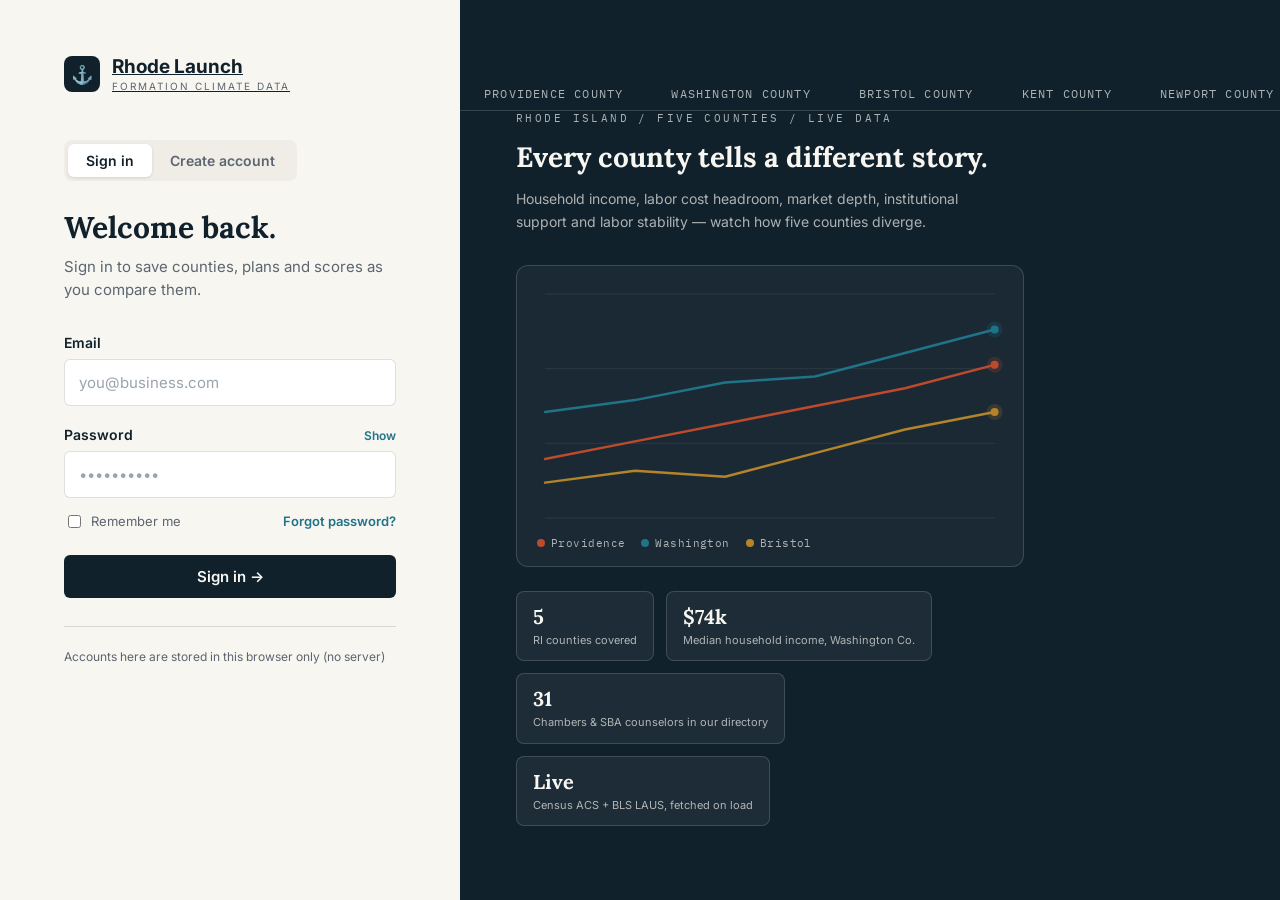
==== login.html @ 001e55a2 "Update login.html" ====
<!doctype html>
<html lang="en">
<head>
<meta charset="UTF-8" />
<meta name="viewport" content="width=device-width, initial-scale=1.0" />
<title>Sign in — Rhode Launch</title>
<meta name="description" content="Sign in to SmallBizBoost RI, the county-by-county formation climate estimator for Rhode Island." />
<link rel="preconnect" href="https://fonts.googleapis.com">
<link href="https://fonts.googleapis.com/css2?family=Lora:wght@600;700;800&family=Inter:wght@400;500;600;700&family=IBM+Plex+Mono:wght@400;500&display=swap" rel="stylesheet">
<link rel="stylesheet" href="style.css" />
<link rel="stylesheet" href="login.css" />
</head>
<body class="login-body">

<div class="login-shell">

  <!-- ============================ FORM SIDE ============================ -->
  <div class="login-panel">
    <a href="index.html" class="logo-btn" style="margin-bottom:48px;">
      <span class="logo-icon">⚓</span>
      <span>
        <div class="logo-text-main">Rhode Launch</div>
        <div class="logo-text-sub">FORMATION CLIMATE DATA</div>
      </span>
    </a>

    <div class="login-form-wrap">
      <div class="login-tabs">
        <button class="login-tab active" data-mode="signin" type="button">Sign in</button>
        <button class="login-tab" data-mode="signup" type="button">Create account</button>
      </div>

      <h1 class="login-title" id="login-title">Welcome back.</h1>
      <p class="login-sub" id="login-sub">Sign in to save counties, plans and scores as you compare them.</p>

      <form id="login-form" novalidate>
        <div class="field-group" id="field-name" style="display:none;">
          <label class="field-label" for="name-input">Name</label>
          <input class="text-input" type="text" id="name-input" autocomplete="name" placeholder="Jordan Alvarez" />
        </div>

        <div class="field-group">
          <label class="field-label" for="email-input">Email</label>
          <input class="text-input" type="email" id="email-input" autocomplete="email" placeholder="you@business.com" required />
        </div>

        <div class="field-group">
          <div class="slider-row" style="margin-bottom:8px;">
            <label class="field-label" for="password-input" style="margin:0;">Password</label>
            <button type="button" class="pw-toggle" id="pw-toggle">Show</button>
          </div>
          <input class="text-input" type="password" id="password-input" autocomplete="current-password" placeholder="••••••••••" required />
        </div>

        <div class="login-row-between" id="signin-extras">
          <label class="remember-label"><input type="checkbox" id="remember-check" /> Remember me</label>
          <button type="button" class="link-btn" id="forgot-btn">Forgot password?</button>
        </div>

        <p class="form-note" id="form-note"></p>

        <button type="submit" class="btn btn-dark btn-full" id="submit-btn">Sign in →</button>
      </form>

      <p class="login-fineprint">Accounts here are stored in this browser only (no server)</p>
    </div>
  </div>

  <!-- ============================ VISUAL SIDE ============================ -->
  <div class="login-visual">
    <div class="visual-ticker-wrap">
      <div class="ticker" id="visual-ticker"></div>
    </div>

    <div class="visual-inner">
      <div class="eyebrow">RHODE ISLAND / FIVE COUNTIES / LIVE DATA</div>
      <h2 class="visual-headline">Every county tells a different story.</h2>
      <p class="visual-lede">Household income, labor cost headroom, market depth, institutional support and labor stability — watch how five counties diverge.</p>

      <div class="chart-frame">
        <canvas id="pulse-chart"></canvas>
        <div class="chart-legend" id="pulse-legend"></div>
      </div>

      <div class="stat-chip-row" id="stat-chips"></div>
    </div>
  </div>

</div>

<script src="auth.js"></script>
<script src="login.js"></script>
</body>
</html>
---- style.css ----
/* ------------------------------------------------------------------------
   style.css — design tokens + layout, hand-written (no Tailwind/build step)
   ------------------------------------------------------------------------ */

:root {
  --cream: #F8F6F1;
  --navy: #11212C;
  --rust: #BE4A2D;
  --teal: #207388;
  --green: #2F6A50;
  --gold: #B4842A;
  --line: rgba(17, 33, 44, 0.14);
  --line-dark: rgba(248, 246, 241, 0.16);
  --muted: #5B6670;
  --muted-dark: rgba(248, 246, 241, 0.68);
}

* { box-sizing: border-box; }
html { scroll-behavior: smooth; }
body {
  margin: 0;
  background: var(--cream);
  color: var(--navy);
  font-family: 'Inter', -apple-system, sans-serif;
  -webkit-font-smoothing: antialiased;
}
h1, h2, h3 { font-family: 'Lora', Georgia, serif; margin: 0; }
p { margin: 0; }
.hidden { display: none !important; }
.muted { color: var(--muted); }
.small { font-size: 12px; }
a { color: inherit; }
button { font-family: inherit; cursor: pointer; }
.wrap { max-width: 1100px; margin: 0 auto; padding: 0 24px; }
.mono { font-family: 'IBM Plex Mono', monospace; }

/* ---------- header ---------- */
header.site-header {
  background: var(--cream);
  border-bottom: 1px solid var(--line);
  position: relative;
  z-index: 20;
}
.header-inner { display: flex; align-items: center; justify-content: space-between; padding: 16px 24px; }
.logo-btn { background: none; border: none; padding: 0; display: flex; align-items: center; gap: 12px; }
.logo-icon {
  width: 36px; height: 36px; border-radius: 8px; background: var(--navy);
  display: flex; align-items: center; justify-content: center; color: var(--cream); font-size: 18px; flex-shrink: 0;
}
.logo-text-main { font-weight: 700; font-size: 19px; line-height: 1; }
.logo-text-sub { font-size: 10px; letter-spacing: 0.2em; color: var(--muted); margin-top: 4px; }

nav.nav-desktop { display: none; gap: 4px; }
.nav-pill { background: none; border: none; padding: 10px 16px; border-radius: 6px; font-size: 14px; font-weight: 500; color: var(--navy); }
.nav-pill.active { background: var(--navy); color: var(--cream); }

.mobile-toggle { display: flex; width: 40px; height: 40px; border: 1px solid var(--line); border-radius: 6px; align-items: center; justify-content: center; background: none; font-size: 18px; }
#mobile-menu { display: flex; flex-direction: column; gap: 4px; padding: 0 24px 16px; }

@media (min-width: 800px) {
  nav.nav-desktop { display: flex; }
  .mobile-toggle { display: none; }
  #mobile-menu { display: none !important; }
}

.data-status {
  text-align: center; font-size: 12px; padding: 6px 12px;
  font-family: 'IBM Plex Mono', monospace; letter-spacing: 0.02em;
}
.status-loading { background: #EFEDE6; color: var(--muted); }
.status-live { background: #E3F0EA; color: var(--green); }
.status-partial { background: #F5EBD9; color: var(--gold); }
.status-fallback { background: #F5E4DC; color: var(--rust); }

/* ---------- hero ---------- */
.hero { position: relative; background: var(--navy); overflow: hidden; }
.hero-bg {
  position: absolute; inset: 0; opacity: 0.35; background-size: cover; background-position: center;
}
.hero-overlay { position: absolute; inset: 0; background: linear-gradient(180deg, rgba(17,33,44,0.8) 0%, rgba(17,33,44,0.95) 75%); }
.hero-inner { position: relative; padding: 64px 24px 80px; max-width: 1100px; margin: 0 auto; }
.hero-inner.small { padding: 64px 24px 64px; }
.eyebrow { font-family: 'IBM Plex Mono', monospace; font-size: 11px; letter-spacing: 0.22em; color: var(--muted-dark); margin-bottom: 16px; }
h1.headline { font-weight: 700; font-size: 42px; line-height: 1.1; color: var(--cream); max-width: 720px; }
h1.headline.mid { font-size: 38px; }
.underline-rust { border-bottom: 3px solid var(--rust); }
.hero-lede { margin-top: 24px; font-size: 17px; line-height: 1.6; color: var(--muted-dark); max-width: 640px; }
.hero-ctas { margin-top: 32px; display: flex; flex-wrap: wrap; gap: 12px; }

.btn { display: inline-flex; align-items: center; gap: 8px; padding: 12px 24px; border-radius: 6px; font-weight: 600; font-size: 15px; border: none; text-decoration: none; }
.btn-cream { background: var(--cream); color: var(--navy); }
.btn-outline-dark { background: transparent; color: var(--cream); border: 1px solid var(--muted-dark); }
.btn-dark { background: var(--navy); color: var(--cream); }
.btn-outline { background: transparent; color: var(--navy); border: 1px solid var(--line); }
.btn-sm { padding: 8px 16px; font-size: 13px; }

/* ---------- ticker ---------- */
.ticker-wrap { position: relative; border-bottom: 1px solid var(--line-dark); overflow: hidden; padding: 8px 0; }
.ticker { display: inline-block; white-space: nowrap; font-family: 'IBM Plex Mono', monospace; font-size: 12px; letter-spacing: 0.1em; color: var(--muted-dark); animation: scroll-left 40s linear infinite; }
.ticker span { margin: 0 24px; }
@keyframes scroll-left { from { transform: translateX(0); } to { transform: translateX(-50%); } }
@media (prefers-reduced-motion: reduce) { .ticker { animation: none; } }

/* ---------- cards / sections ---------- */
.page-section { max-width: 1100px; margin: -40px auto 0; padding: 0 24px 80px; position: relative; }
.card { background: #fff; border: 1px solid var(--line); border-radius: 12px; padding: 32px; }
.card + .card { margin-top: 24px; }
.card-shadow { box-shadow: 0 20px 40px -20px rgba(17,33,44,0.25); }
.card h2 { font-size: 24px; font-weight: 700; margin-bottom: 24px; }
.card h3 { font-size: 20px; font-weight: 700; margin-bottom: 24px; }

.grid-2 { display: grid; grid-template-columns: 1fr; gap: 24px; }
@media (min-width: 700px) { .grid-2 { grid-template-columns: 1fr 1fr; } }

label.field-label { display: block; font-size: 14px; font-weight: 600; margin-bottom: 8px; }
select {
  width: 100%; appearance: none; border-radius: 6px; padding: 12px 40px 12px 14px; font-size: 15px;
  background: var(--cream) url("data:image/svg+xml,%3Csvg xmlns='http://www.w3.org/2000/svg' width='16' height='16' viewBox='0 0 24 24' fill='none' stroke='%2311212C' stroke-width='2'%3E%3Cpolyline points='6 9 12 15 18 9'/%3E%3C/svg%3E") no-repeat right 12px center;
  border: 1px solid var(--line); color: var(--navy);
}
select:focus, button:focus-visible, a:focus-visible { outline: 2px solid var(--teal); outline-offset: 2px; }

.slider-row { display: flex; align-items: baseline; justify-content: space-between; margin-bottom: 8px; }
input[type="range"] { width: 100%; height: 4px; border-radius: 2px; background: var(--line); appearance: none; outline: none; }
input[type="range"]::-webkit-slider-thumb {
  appearance: none; width: 18px; height: 18px; border-radius: 50%; background: var(--teal);
  cursor: pointer; border: 3px solid #fff; box-shadow: 0 0 0 1px var(--teal);
}
input[type="range"]::-moz-range-thumb {
  width: 18px; height: 18px; border-radius: 50%; background: var(--teal); cursor: pointer; border: 3px solid #fff;
}

.rows { margin-top: 28px; border-top: 1px solid var(--line); }
.row { display: flex; align-items: center; justify-content: space-between; padding: 12px 0; border-bottom: 1px solid var(--line); }
.row .value { font-family: 'IBM Plex Mono', monospace; font-weight: 600; }
.row.bold .value { font-size: 17px; }
.note { font-size: 13px; color: var(--muted); margin-top: 16px; line-height: 1.5; }

/* score band */
.score-band { background: var(--navy); border-radius: 12px; padding: 40px; margin-top: 24px; }
.score-top { display: flex; align-items: center; gap: 20px; flex-wrap: wrap; }
.score-number { font-family: 'Lora', serif; font-weight: 700; font-size: 72px; line-height: 1; color: var(--cream); }
.badge { padding: 6px 14px; border-radius: 6px; font-size: 13px; font-weight: 600; color: var(--cream); }
.badge-rust { background: var(--rust); }
.badge-gold { background: var(--gold); }
.badge-green { background: var(--green); }
.score-band p { color: var(--muted-dark); margin-top: 16px; max-width: 640px; line-height: 1.6; font-size: 15px; }

/* breakdown */
.breakdown-grid { display: grid; grid-template-columns: 1fr; gap: 40px; align-items: center; }
@media (min-width: 800px) { .breakdown-grid { grid-template-columns: 1fr 1fr; } }
.score-bar + .score-bar { margin-top: 20px; }
.score-bar-top { display: flex; align-items: baseline; justify-content: space-between; }
.score-bar-track { height: 6px; border-radius: 3px; background: var(--line); margin: 8px 0 6px; overflow: hidden; }
.score-bar-fill { height: 100%; background: var(--teal); border-radius: 3px; transition: width 0.3s ease; }
.radar-wrap { height: 260px; }
.radar-wrap canvas, .bar-chart-wrap canvas { width: 100%; height: 100%; display: block; }
.cta-row { display: flex; flex-wrap: wrap; gap: 12px; margin-top: 32px; }

.source-grid { display: grid; grid-template-columns: 1fr; gap: 20px; margin-top: 24px; }
@media (min-width: 700px) { .source-grid { grid-template-columns: repeat(3, 1fr); } }
.source-card-icon { width: 36px; height: 36px; border-radius: 8px; background: var(--cream); display: flex; align-items: center; justify-content: center; margin-bottom: 16px; font-size: 16px; }

.info-bar { display: flex; gap: 10px; align-items: flex-start; margin-top: 24px; padding: 14px 16px; border-radius: 8px; background: #EFEDE6; font-size: 13px; color: var(--muted); }

/* saved scores */
.save-score-note { font-size: 13px; margin-top: 8px; min-height: 18px; color: var(--green); }
.saved-row { display: flex; align-items: center; justify-content: space-between; gap: 16px; padding: 14px 0; border-bottom: 1px solid var(--line); flex-wrap: wrap; }
.saved-row:last-child { border-bottom: none; }
.saved-row-main { font-size: 14px; }
.saved-row-main strong { font-family: 'Lora', serif; }
.saved-row-meta { font-size: 12px; color: var(--muted); margin-top: 4px; }
.saved-row-score { font-family: 'IBM Plex Mono', monospace; font-weight: 600; font-size: 18px; flex-shrink: 0; }
.saved-empty { color: var(--muted); font-size: 14px; }

/* metric pills (county page) */
#metric-pills { display: flex; flex-wrap: wrap; gap: 8px; margin-bottom: 24px; }
.metric-pill { padding: 10px 16px; border-radius: 6px; font-size: 14px; font-weight: 500; background: var(--cream); color: var(--navy); border: 1px solid var(--line); }
.metric-pill.active { background: var(--navy); color: var(--cream); border-color: var(--navy); }
.metric-header { display: flex; align-items: baseline; justify-content: space-between; flex-wrap: wrap; gap: 8px; margin-bottom: 24px; }
.bar-chart-wrap { height: 320px; }

/* resources page */
.resource-card h3 { font-size: 19px; margin-bottom: 8px; line-height: 1.3; }
.tag { display: inline-block; font-size: 11px; font-weight: 600; letter-spacing: 0.06em; padding: 4px 10px; border-radius: 4px; background: #E3F0F2; color: var(--teal); margin-bottom: 12px; }
.resource-card p { font-size: 14px; line-height: 1.5; margin-bottom: 16px; }
.resource-meta { font-size: 13px; color: var(--muted); display: flex; flex-direction: column; gap: 6px; padding-bottom: 16px; margin-bottom: 16px; border-bottom: 1px solid var(--line); }
.resource-footer { display: flex; align-items: center; justify-content: space-between; }
.resources-grid { display: grid; grid-template-columns: 1fr; gap: 20px; }
@media (min-width: 700px) { .resources-grid { grid-template-columns: 1fr 1fr; } }
.resources-count { font-family: 'IBM Plex Mono', monospace; font-size: 12px; letter-spacing: 0.15em; color: var(--muted); margin-bottom: 20px; }

/* footer */
footer.site-footer { background: var(--navy); }
.footer-inner { max-width: 1100px; margin: 0 auto; padding: 56px 24px; display: grid; grid-template-columns: 1fr; gap: 40px; }
@media (min-width: 800px) { .footer-inner { grid-template-columns: 1fr 1fr; } }
.footer-brand h3 { color: var(--cream); font-size: 22px; margin-bottom: 12px; }
.footer-brand p { color: var(--muted-dark); font-size: 14px; line-height: 1.6; max-width: 320px; }
.footer-cols { display: grid; grid-template-columns: 1fr 1fr; gap: 32px; }
.footer-col-title { font-family: 'IBM Plex Mono', monospace; font-size: 11px; letter-spacing: 0.2em; color: var(--muted-dark); margin-bottom: 12px; }
.footer-col ul { list-style: none; margin: 0 0 24px; padding: 0; display: flex; flex-direction: column; gap: 8px; }
.footer-col ul li, .footer-col ul button { font-size: 14px; color: var(--cream); background: none; border: none; padding: 0; text-align: left; }
.footer-col ul.plain li { color: var(--muted-dark); }
.footer-bottom { border-top: 1px solid var(--line-dark); text-align: center; padding: 20px; font-size: 12px; color: var(--muted-dark); }
/* ------------------------------
   MOBILE OPTIMIZATION (under 600px)
   ------------------------------ */
@media (max-width: 600px) {

  /* Typography scaling */
  h1.headline { font-size: 30px; }
  h1.headline.mid { font-size: 28px; }
  .score-number { font-size: 52px; }

  /* Layout tightening */
  .page-section { padding: 0 16px 60px; }
  .card { padding: 24px; }
  .score-band { padding: 28px; }

  /* Header adjustments */
  .header-inner { padding: 12px 16px; }
  .logo-text-main { font-size: 17px; }
  .logo-icon { width: 32px; height: 32px; }

  /* Sliders */
  .slider-row { flex-direction: column; align-items: flex-start; }
  #rent-value, #employees-value { margin-top: 6px; }

  /* Charts */
  .bar-chart-wrap { height: 240px; }
  .radar-wrap { height: 220px; }

  /* Score breakdown bars */
  .score-bar-top { flex-direction: column; align-items: flex-start; }
  .score-bar-fill { transition: none; }

  /* Resource cards */
  .resource-card { padding: 20px; }
  .resource-meta { font-size: 12px; }
  .resource-footer { flex-direction: column; gap: 12px; }

  /* Footer */
  .footer-inner { padding: 40px 16px; }
  .footer-cols { grid-template-columns: 1fr; }
}
---- login.css ----
/* ------------------------------------------------------------------------
   login.css — split-screen sign-in, built on the tokens defined in style.css
   ------------------------------------------------------------------------ */

.login-body { margin: 0; min-height: 100vh; }
.login-shell {
  min-height: 100vh;
  display: grid;
  grid-template-columns: 1fr;
  grid-template-rows: auto 1fr;
}

/* ---------- form side ---------- */
.login-panel {
  background: var(--cream);
  padding: 40px 24px 56px;
  display: flex;
  flex-direction: column;
}
.login-form-wrap { max-width: 400px; margin: 0 auto; width: 100%; flex: 1; }

.login-tabs {
  display: inline-flex;
  padding: 4px;
  background: #EFEDE6;
  border-radius: 8px;
  margin-bottom: 28px;
}
.login-tab {
  border: none;
  background: none;
  padding: 8px 18px;
  border-radius: 6px;
  font-size: 14px;
  font-weight: 600;
  color: var(--muted);
}
.login-tab.active { background: #fff; color: var(--navy); box-shadow: 0 1px 3px rgba(17,33,44,0.12); }

.login-title { font-size: 30px; font-weight: 700; line-height: 1.2; }
.login-sub { margin-top: 10px; color: var(--muted); font-size: 15px; line-height: 1.55; max-width: 360px; }

#login-form { margin-top: 32px; }
.field-group { margin-bottom: 20px; }
.text-input {
  width: 100%;
  padding: 13px 14px;
  border-radius: 6px;
  border: 1px solid var(--line);
  background: #fff;
  font-family: 'Inter', sans-serif;
  font-size: 15px;
  color: var(--navy);
}
.text-input::placeholder { color: #9AA3AB; }
.text-input:focus-visible { outline: 2px solid var(--teal); outline-offset: 1px; }
.text-input.field-error { border-color: var(--rust); }

.pw-toggle { background: none; border: none; font-size: 12px; font-weight: 600; color: var(--teal); padding: 0; }

.login-row-between { display: flex; align-items: center; justify-content: space-between; margin: -6px 0 20px; font-size: 13px; }
.remember-label { display: flex; align-items: center; gap: 7px; color: var(--muted); }
.remember-label input { accent-color: var(--teal); }
.link-btn { background: none; border: none; color: var(--teal); font-size: 13px; font-weight: 600; padding: 0; }

.form-note { font-size: 13px; line-height: 1.5; min-height: 0; margin-bottom: 0; }
.form-note.error { color: var(--rust); margin-bottom: 16px; }
.form-note.success { color: var(--green); margin-bottom: 16px; }

.btn-full { width: 100%; justify-content: center; margin-top: 4px; }
#guest-btn { margin-top: 10px; }

.login-fineprint { margin-top: 28px; font-size: 12px; line-height: 1.6; color: var(--muted); border-top: 1px solid var(--line); padding-top: 20px; }

/* ---------- visual side ---------- */
.login-visual {
  background: var(--navy);
  position: relative;
  overflow: hidden;
  padding: 0 0 40px;
}
.visual-ticker-wrap { border-bottom: 1px solid var(--line-dark); overflow: hidden; padding: 8px 0; }
.visual-inner { position: relative; padding: 40px 24px 0; max-width: 560px; }
.visual-headline { font-family: 'Lora', serif; font-weight: 700; font-size: 28px; line-height: 1.2; color: var(--cream); margin-top: 14px; }
.visual-lede { margin-top: 14px; font-size: 14px; line-height: 1.6; color: var(--muted-dark); max-width: 460px; }

.chart-frame {
  margin-top: 32px;
  background: rgba(248,246,241,0.04);
  border: 1px solid var(--line-dark);
  border-radius: 12px;
  padding: 20px 20px 16px;
  position: relative;
}
#pulse-chart { width: 100%; height: 200px; display: block; }
.chart-legend { display: flex; flex-wrap: wrap; gap: 16px; margin-top: 10px; font-family: 'IBM Plex Mono', monospace; font-size: 11px; letter-spacing: 0.04em; color: var(--muted-dark); }
.legend-item { display: flex; align-items: center; gap: 6px; }
.legend-dot { width: 8px; height: 8px; border-radius: 50%; display: inline-block; }

.stat-chip-row { display: flex; flex-wrap: wrap; gap: 12px; margin-top: 24px; }
.stat-chip {
  background: rgba(248,246,241,0.05);
  border: 1px solid var(--line-dark);
  border-radius: 8px;
  padding: 12px 16px;
  min-width: 128px;
  opacity: 0;
  transform: translateY(8px);
  animation: chip-in 0.5s ease forwards;
}
.stat-chip .chip-value { font-family: 'Lora', serif; font-weight: 700; font-size: 20px; color: var(--cream); }
.stat-chip .chip-label { font-size: 11px; color: var(--muted-dark); margin-top: 4px; line-height: 1.4; }
@keyframes chip-in { to { opacity: 1; transform: translateY(0); } }

@media (prefers-reduced-motion: reduce) {
  .stat-chip { animation: none; opacity: 1; transform: none; }
}

/* ---------- layout: side by side once there's room ---------- */
@media (min-width: 980px) {
  .login-shell { grid-template-columns: 460px 1fr; grid-template-rows: 1fr; }
  .login-panel { padding: 56px 64px; justify-content: center; }
  .login-visual { padding-bottom: 0; display: flex; flex-direction: column; justify-content: center; }
  .visual-inner { padding: 0 56px; max-width: 620px; }
  #pulse-chart { height: 240px; }
}

@media (max-width: 600px) {
  .login-panel { padding: 28px 16px 40px; }
  .login-title { font-size: 26px; }
  .visual-inner { padding: 32px 16px 0; }
  .visual-headline { font-size: 24px; }
  #pulse-chart { height: 160px; }
}
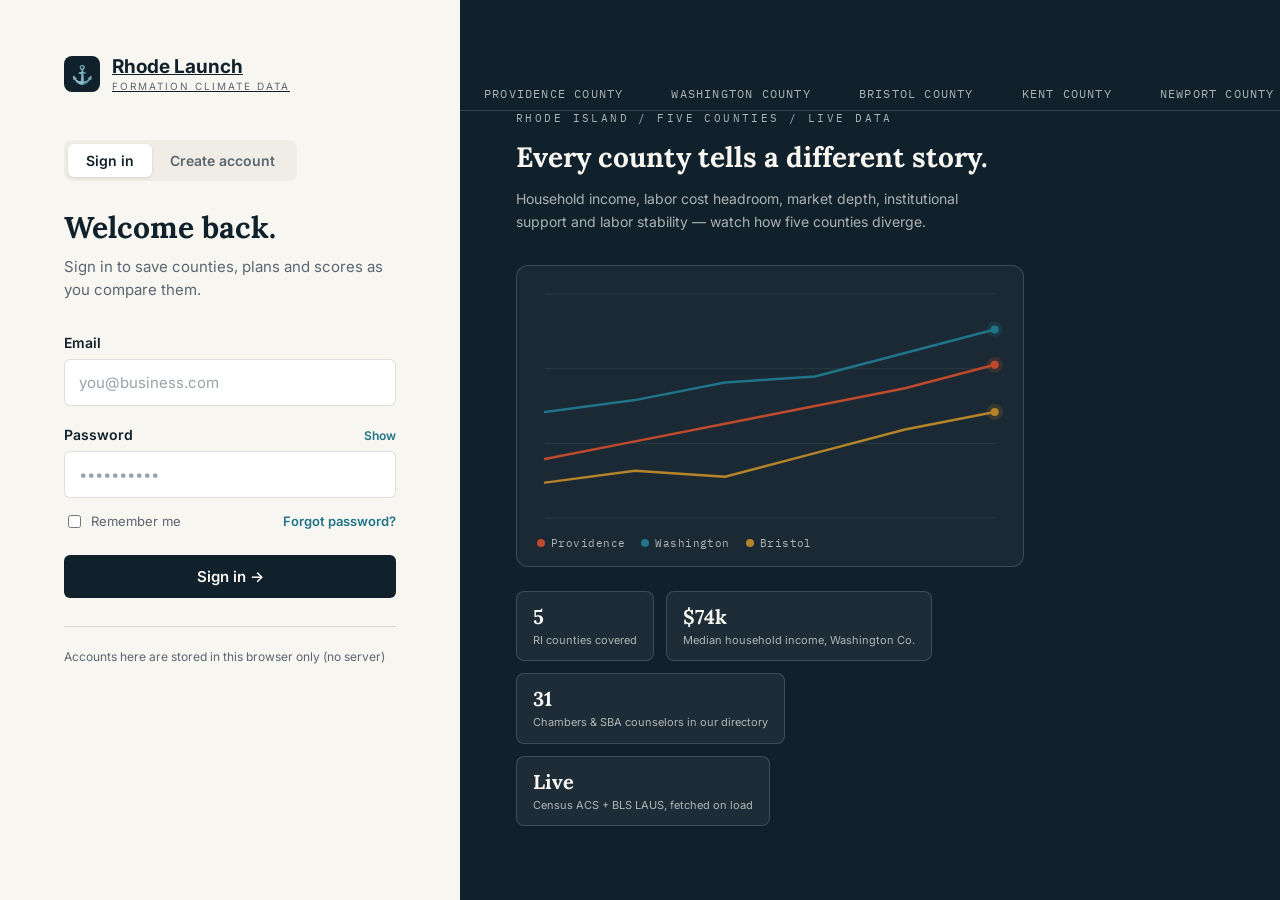
==== commit 3c2af04f: "Update login.html" ====
--- a/login.html
+++ b/login.html
@@ -4,7 +4,7 @@
 <meta charset="UTF-8" />
 <meta name="viewport" content="width=device-width, initial-scale=1.0" />
 <title>Sign in — Rhode Launch</title>
-<meta name="description" content="Sign in to SmallBizBoost RI, the county-by-county formation climate estimator for Rhode Island." />
+<meta name="description" content="Sign in to Rhode Launch, the county-by-county formation climate estimator for Rhode Island." />
 <link rel="preconnect" href="https://fonts.googleapis.com">
 <link href="https://fonts.googleapis.com/css2?family=Lora:wght@600;700;800&family=Inter:wght@400;500;600;700&family=IBM+Plex+Mono:wght@400;500&display=swap" rel="stylesheet">
 <link rel="stylesheet" href="style.css" />
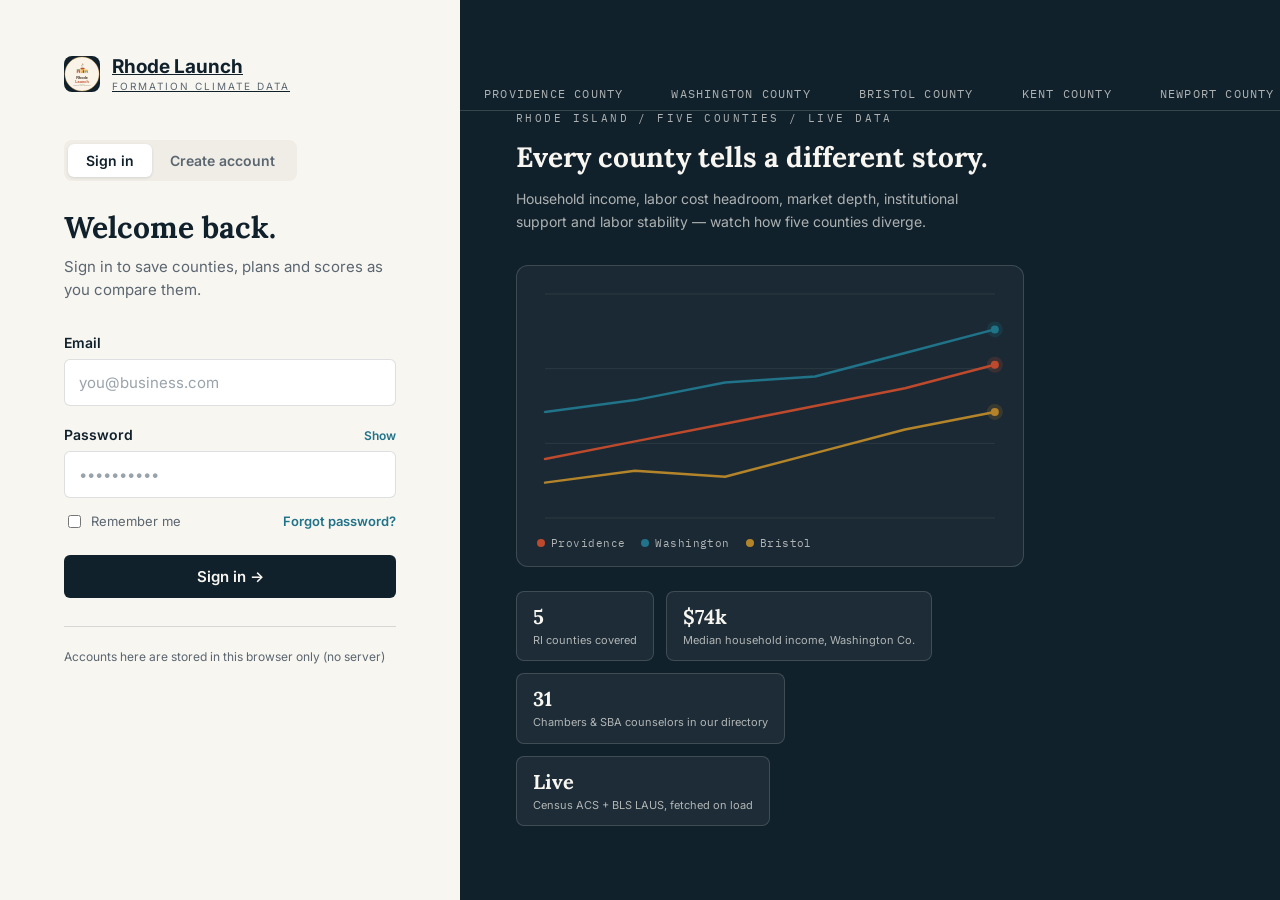
==== commit 5738ea8f: "Update login.html" ====
--- a/login.html
+++ b/login.html
@@ -17,7 +17,39 @@
   <!-- ============================ FORM SIDE ============================ -->
   <div class="login-panel">
     <a href="index.html" class="logo-btn" style="margin-bottom:48px;">
-      <span class="logo-icon">⚓</span>
+      <span class="logo-icon"><svg width="400" height="400" viewBox="0 0 400 400" xmlns="http://www.w3.org/2000/svg" role="img">
+  <title>Rhode Launch logo, single circle</title>
+
+  <!-- Outer badge circle -->
+  <circle cx="200" cy="200" r="190" fill="#faf3e8" stroke="#e8a33d" stroke-width="4"/>
+
+  <!-- Storefront + sprout scene -->
+  <g transform="translate(72.5,4) scale(0.85)">
+    <rect x="70" y="215" width="170" height="4" fill="#3d2b1f" opacity="0.15"/>
+    <rect x="82" y="182" width="42" height="33" fill="#c1502e"/>
+    <path d="M78,182 L128,182 L122,168 L84,168 Z" fill="#7a9b76"/>
+    <rect x="94" y="197" width="18" height="18" fill="#faf3e8"/>
+    <rect x="132" y="165" width="50" height="50" fill="#e8a33d"/>
+    <path d="M127,165 L187,165 L179,148 L135,148 Z" fill="#c1502e"/>
+    <rect x="140" y="182" width="14" height="14" fill="#faf3e8"/>
+    <rect x="163" y="182" width="14" height="33" fill="#3d2b1f" opacity="0.65"/>
+    <rect x="186" y="188" width="40" height="27" fill="#7a9b76"/>
+    <path d="M182,188 L230,188 L224,175 L188,175 Z" fill="#e8a33d"/>
+    <rect x="197" y="199" width="16" height="16" fill="#faf3e8"/>
+    <path d="M155,145 C148,132 148,118 156,104" fill="none" stroke="#7a9b76" stroke-width="4" stroke-linecap="round"/>
+    <path d="M156,120 C148,116 140,118 136,126 C144,130 152,128 156,120 Z" fill="#7a9b76"/>
+    <path d="M156,108 C164,104 172,106 176,114 C168,118 160,116 156,108 Z" fill="#7a9b76"/>
+    <circle cx="156" cy="100" r="6" fill="#c1502e"/>
+  </g>
+
+  <!-- Wordmark -->
+  <text x="200" y="255" text-anchor="middle" font-family="Arial, sans-serif" font-size="42" font-weight="700" fill="#3d2b1f">Rhode</text>
+  <text x="200" y="299" text-anchor="middle" font-family="Arial, sans-serif" font-size="42" font-weight="700" fill="#c1502e">Launch</text>
+
+  <rect x="170" y="312" width="60" height="3" rx="1.5" fill="#7a9b76"/>
+
+  <text x="200" y="335" text-anchor="middle" font-family="Arial, sans-serif" font-size="12" letter-spacing="1" fill="#8a7864">GROWING LOCAL BUSINESS</text>
+</svg></span>
       <span>
         <div class="logo-text-main">Rhode Launch</div>
         <div class="logo-text-sub">FORMATION CLIMATE DATA</div>
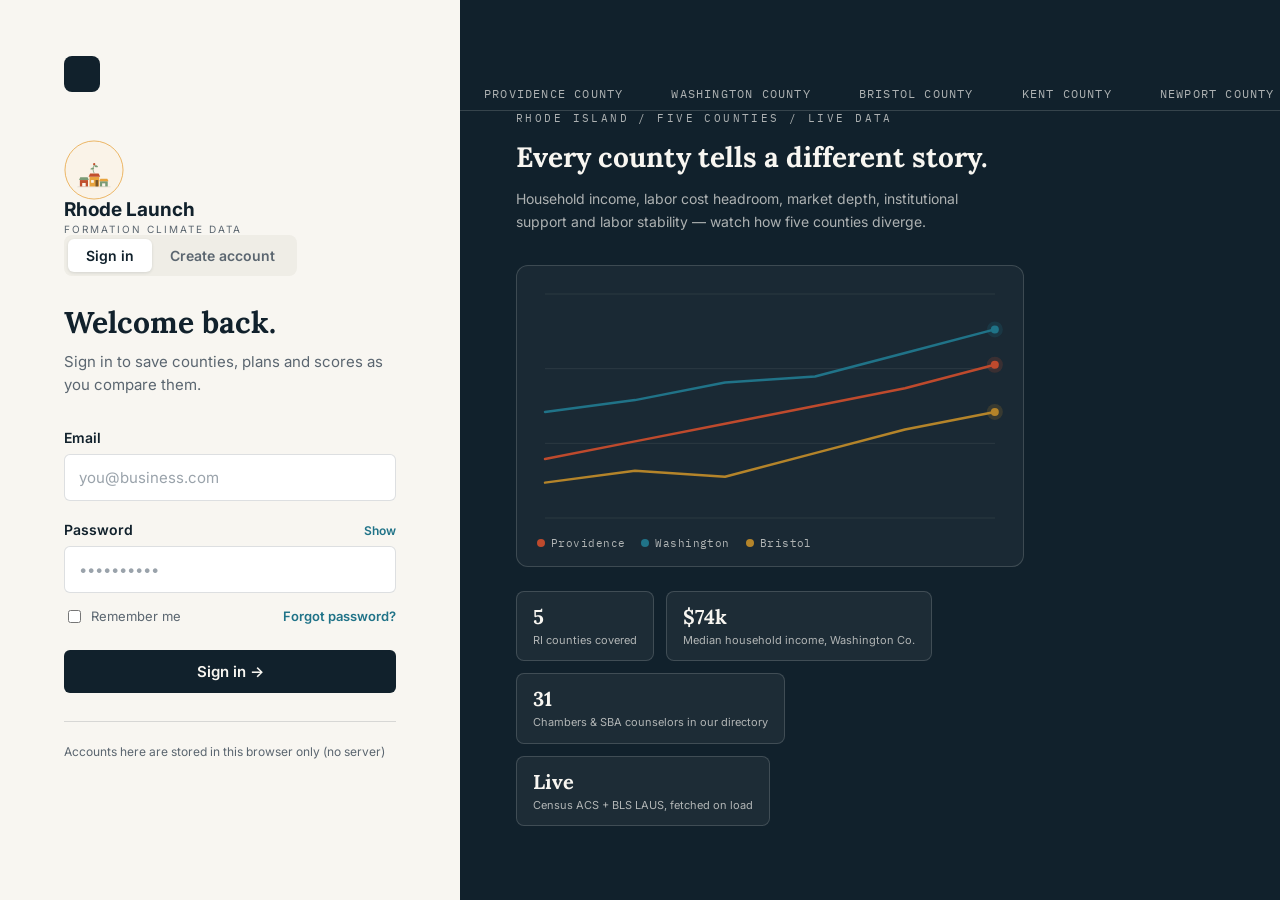
==== commit c9f98d25: "Update login.html" ====
--- a/login.html
+++ b/login.html
@@ -17,39 +17,31 @@
   <!-- ============================ FORM SIDE ============================ -->
   <div class="login-panel">
     <a href="index.html" class="logo-btn" style="margin-bottom:48px;">
-      <span class="logo-icon"><svg width="400" height="400" viewBox="0 0 400 400" xmlns="http://www.w3.org/2000/svg" role="img">
-  <title>Rhode Launch logo, single circle</title>
+      <span class="logo-icon"><a href="https://ashimaa1.github.io/Launch/index.html" style="display:inline-flex; align-items:center;">
+  <svg width="60" height="60" viewBox="0 0 310 310" xmlns="http://www.w3.org/2000/svg" role="img">
+    <title>Rhode Launch icon</title>
 
-  <!-- Outer badge circle -->
-  <circle cx="200" cy="200" r="190" fill="#faf3e8" stroke="#e8a33d" stroke-width="4"/>
+    <circle cx="155" cy="155" r="150" fill="#faf3e8" stroke="#e8a33d" stroke-width="4"/>
 
-  <!-- Storefront + sprout scene -->
-  <g transform="translate(72.5,4) scale(0.85)">
-    <rect x="70" y="215" width="170" height="4" fill="#3d2b1f" opacity="0.15"/>
-    <rect x="82" y="182" width="42" height="33" fill="#c1502e"/>
-    <path d="M78,182 L128,182 L122,168 L84,168 Z" fill="#7a9b76"/>
-    <rect x="94" y="197" width="18" height="18" fill="#faf3e8"/>
-    <rect x="132" y="165" width="50" height="50" fill="#e8a33d"/>
-    <path d="M127,165 L187,165 L179,148 L135,148 Z" fill="#c1502e"/>
-    <rect x="140" y="182" width="14" height="14" fill="#faf3e8"/>
-    <rect x="163" y="182" width="14" height="33" fill="#3d2b1f" opacity="0.65"/>
-    <rect x="186" y="188" width="40" height="27" fill="#7a9b76"/>
-    <path d="M182,188 L230,188 L224,175 L188,175 Z" fill="#e8a33d"/>
-    <rect x="197" y="199" width="16" height="16" fill="#faf3e8"/>
-    <path d="M155,145 C148,132 148,118 156,104" fill="none" stroke="#7a9b76" stroke-width="4" stroke-linecap="round"/>
-    <path d="M156,120 C148,116 140,118 136,126 C144,130 152,128 156,120 Z" fill="#7a9b76"/>
-    <path d="M156,108 C164,104 172,106 176,114 C168,118 160,116 156,108 Z" fill="#7a9b76"/>
-    <circle cx="156" cy="100" r="6" fill="#c1502e"/>
-  </g>
-
-  <!-- Wordmark -->
-  <text x="200" y="255" text-anchor="middle" font-family="Arial, sans-serif" font-size="42" font-weight="700" fill="#3d2b1f">Rhode</text>
-  <text x="200" y="299" text-anchor="middle" font-family="Arial, sans-serif" font-size="42" font-weight="700" fill="#c1502e">Launch</text>
-
-  <rect x="170" y="312" width="60" height="3" rx="1.5" fill="#7a9b76"/>
-
-  <text x="200" y="335" text-anchor="middle" font-family="Arial, sans-serif" font-size="12" letter-spacing="1" fill="#8a7864">GROWING LOCAL BUSINESS</text>
-</svg></span>
+    <g transform="translate(0,25)">
+      <rect x="70" y="215" width="170" height="4" fill="#3d2b1f" opacity="0.15"/>
+      <rect x="82" y="182" width="42" height="33" fill="#c1502e"/>
+      <path d="M78,182 L128,182 L122,168 L84,168 Z" fill="#7a9b76"/>
+      <rect x="94" y="197" width="18" height="18" fill="#faf3e8"/>
+      <rect x="132" y="165" width="50" height="50" fill="#e8a33d"/>
+      <path d="M127,165 L187,165 L179,148 L135,148 Z" fill="#c1502e"/>
+      <rect x="140" y="182" width="14" height="14" fill="#faf3e8"/>
+      <rect x="163" y="182" width="14" height="33" fill="#3d2b1f" opacity="0.65"/>
+      <rect x="186" y="188" width="40" height="27" fill="#7a9b76"/>
+      <path d="M182,188 L230,188 L224,175 L188,175 Z" fill="#e8a33d"/>
+      <rect x="197" y="199" width="16" height="16" fill="#faf3e8"/>
+      <path d="M155,145 C148,132 148,118 156,104" fill="none" stroke="#7a9b76" stroke-width="4" stroke-linecap="round"/>
+      <path d="M156,120 C148,116 140,118 136,126 C144,130 152,128 156,120 Z" fill="#7a9b76"/>
+      <path d="M156,108 C164,104 172,106 176,114 C168,118 160,116 156,108 Z" fill="#7a9b76"/>
+      <circle cx="156" cy="100" r="6" fill="#c1502e"/>
+    </g>
+  </svg>
+</a></span>
       <span>
         <div class="logo-text-main">Rhode Launch</div>
         <div class="logo-text-sub">FORMATION CLIMATE DATA</div>
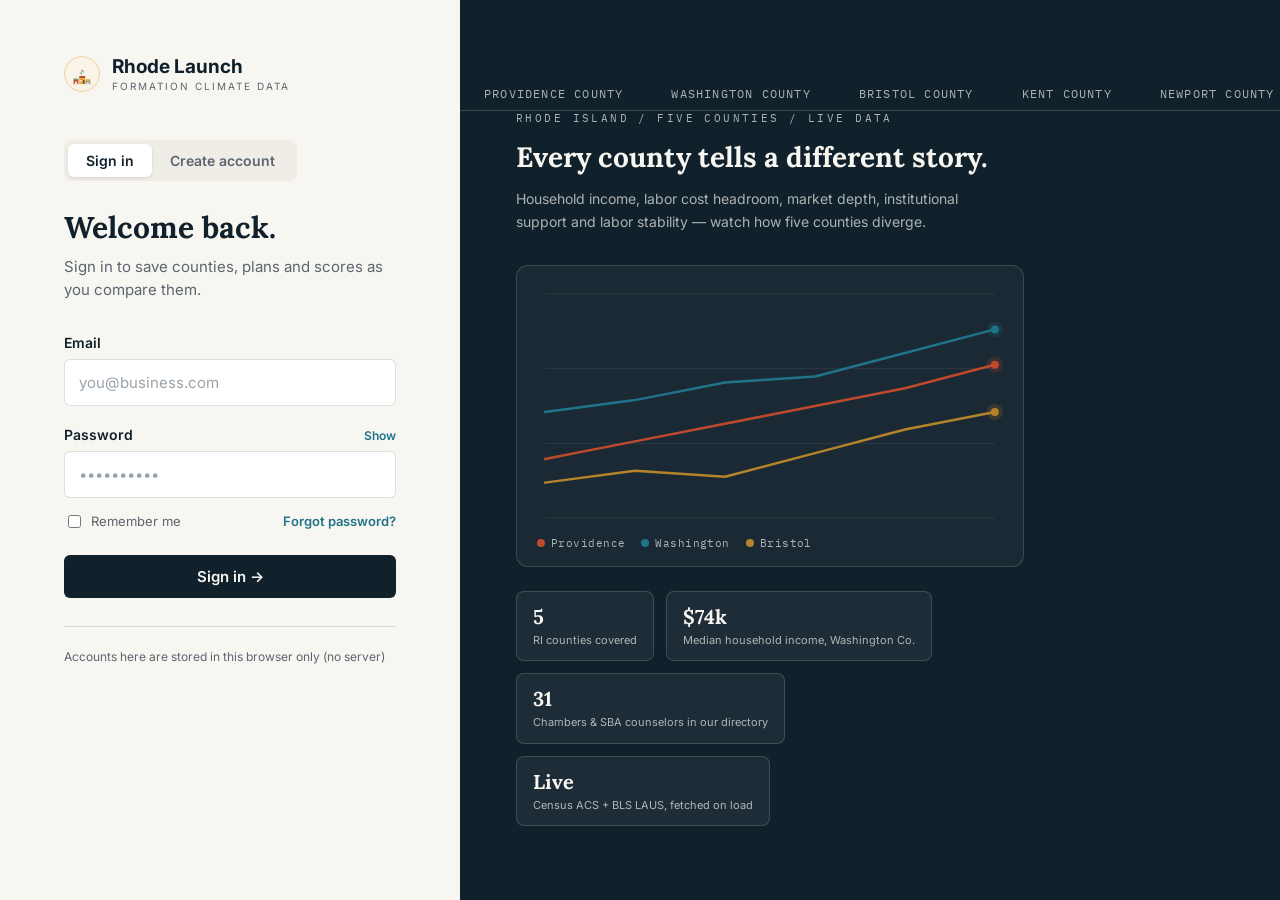
==== commit af78efb2: "Update login.html" ====
--- a/login.html
+++ b/login.html
@@ -16,37 +16,37 @@
 
   <!-- ============================ FORM SIDE ============================ -->
   <div class="login-panel">
-    <a href="index.html" class="logo-btn" style="margin-bottom:48px;">
-      <span class="logo-icon"><a href="https://ashimaa1.github.io/Launch/index.html" style="display:inline-flex; align-items:center;">
-  <svg width="60" height="60" viewBox="0 0 310 310" xmlns="http://www.w3.org/2000/svg" role="img">
-    <title>Rhode Launch icon</title>
+    <a href="index.html" class="logo-btn" style="margin-bottom:48px; display:inline-flex; align-items:center; gap:12px; text-decoration:none; background:none;">
+  <span class="logo-icon" style="display:inline-flex; background:none;">
+    <svg width="48" height="48" viewBox="0 0 310 310" xmlns="http://www.w3.org/2000/svg" role="img">
+      <title>Rhode Launch icon</title>
 
-    <circle cx="155" cy="155" r="150" fill="#faf3e8" stroke="#e8a33d" stroke-width="4"/>
+      <circle cx="155" cy="155" r="150" fill="#faf3e8" stroke="#e8a33d" stroke-width="4"/>
 
-    <g transform="translate(0,25)">
-      <rect x="70" y="215" width="170" height="4" fill="#3d2b1f" opacity="0.15"/>
-      <rect x="82" y="182" width="42" height="33" fill="#c1502e"/>
-      <path d="M78,182 L128,182 L122,168 L84,168 Z" fill="#7a9b76"/>
-      <rect x="94" y="197" width="18" height="18" fill="#faf3e8"/>
-      <rect x="132" y="165" width="50" height="50" fill="#e8a33d"/>
-      <path d="M127,165 L187,165 L179,148 L135,148 Z" fill="#c1502e"/>
-      <rect x="140" y="182" width="14" height="14" fill="#faf3e8"/>
-      <rect x="163" y="182" width="14" height="33" fill="#3d2b1f" opacity="0.65"/>
-      <rect x="186" y="188" width="40" height="27" fill="#7a9b76"/>
-      <path d="M182,188 L230,188 L224,175 L188,175 Z" fill="#e8a33d"/>
-      <rect x="197" y="199" width="16" height="16" fill="#faf3e8"/>
-      <path d="M155,145 C148,132 148,118 156,104" fill="none" stroke="#7a9b76" stroke-width="4" stroke-linecap="round"/>
-      <path d="M156,120 C148,116 140,118 136,126 C144,130 152,128 156,120 Z" fill="#7a9b76"/>
-      <path d="M156,108 C164,104 172,106 176,114 C168,118 160,116 156,108 Z" fill="#7a9b76"/>
-      <circle cx="156" cy="100" r="6" fill="#c1502e"/>
-    </g>
-  </svg>
-</a></span>
-      <span>
-        <div class="logo-text-main">Rhode Launch</div>
-        <div class="logo-text-sub">FORMATION CLIMATE DATA</div>
-      </span>
-    </a>
+      <g transform="translate(0,25)">
+        <rect x="70" y="215" width="170" height="4" fill="#3d2b1f" opacity="0.15"/>
+        <rect x="82" y="182" width="42" height="33" fill="#c1502e"/>
+        <path d="M78,182 L128,182 L122,168 L84,168 Z" fill="#7a9b76"/>
+        <rect x="94" y="197" width="18" height="18" fill="#faf3e8"/>
+        <rect x="132" y="165" width="50" height="50" fill="#e8a33d"/>
+        <path d="M127,165 L187,165 L179,148 L135,148 Z" fill="#c1502e"/>
+        <rect x="140" y="182" width="14" height="14" fill="#faf3e8"/>
+        <rect x="163" y="182" width="14" height="33" fill="#3d2b1f" opacity="0.65"/>
+        <rect x="186" y="188" width="40" height="27" fill="#7a9b76"/>
+        <path d="M182,188 L230,188 L224,175 L188,175 Z" fill="#e8a33d"/>
+        <rect x="197" y="199" width="16" height="16" fill="#faf3e8"/>
+        <path d="M155,145 C148,132 148,118 156,104" fill="none" stroke="#7a9b76" stroke-width="4" stroke-linecap="round"/>
+        <path d="M156,120 C148,116 140,118 136,126 C144,130 152,128 156,120 Z" fill="#7a9b76"/>
+        <path d="M156,108 C164,104 172,106 176,114 C168,118 160,116 156,108 Z" fill="#7a9b76"/>
+        <circle cx="156" cy="100" r="6" fill="#c1502e"/>
+      </g>
+    </svg>
+  </span>
+  <span>
+    <div class="logo-text-main">Rhode Launch</div>
+    <div class="logo-text-sub">FORMATION CLIMATE DATA</div>
+  </span>
+</a>
 
     <div class="login-form-wrap">
       <div class="login-tabs">
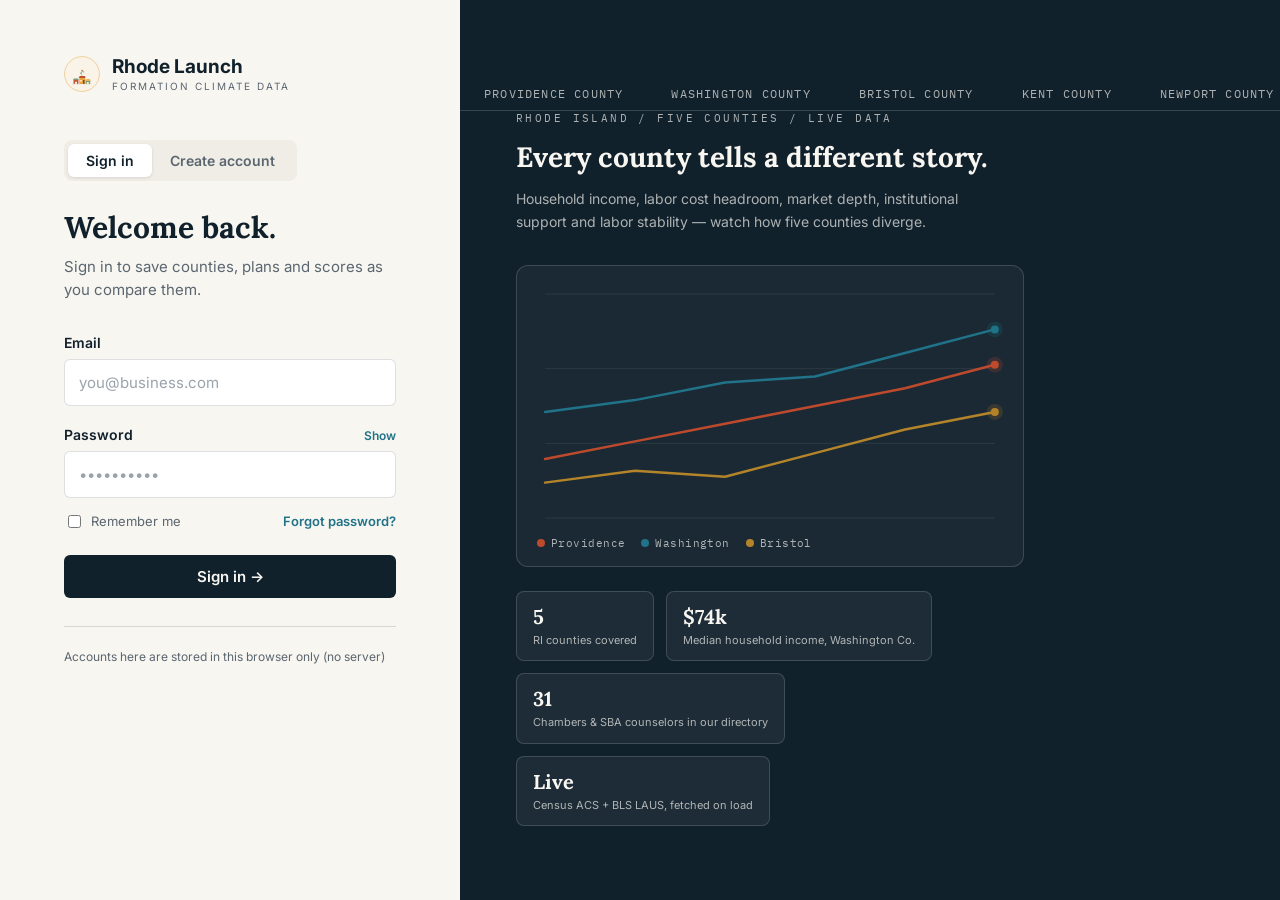
==== commit 49f1b56d: "Update login.html" ====
--- a/login.html
+++ b/login.html
@@ -18,7 +18,7 @@
   <div class="login-panel">
     <a href="index.html" class="logo-btn" style="margin-bottom:48px; display:inline-flex; align-items:center; gap:12px; text-decoration:none; background:none;">
   <span class="logo-icon" style="display:inline-flex; background:none;">
-    <svg width="48" height="48" viewBox="0 0 310 310" xmlns="http://www.w3.org/2000/svg" role="img">
+    <svg width="90" height="90" viewBox="0 0 310 310" xmlns="http://www.w3.org/2000/svg" role="img">
       <title>Rhode Launch icon</title>
 
       <circle cx="155" cy="155" r="150" fill="#faf3e8" stroke="#e8a33d" stroke-width="4"/>
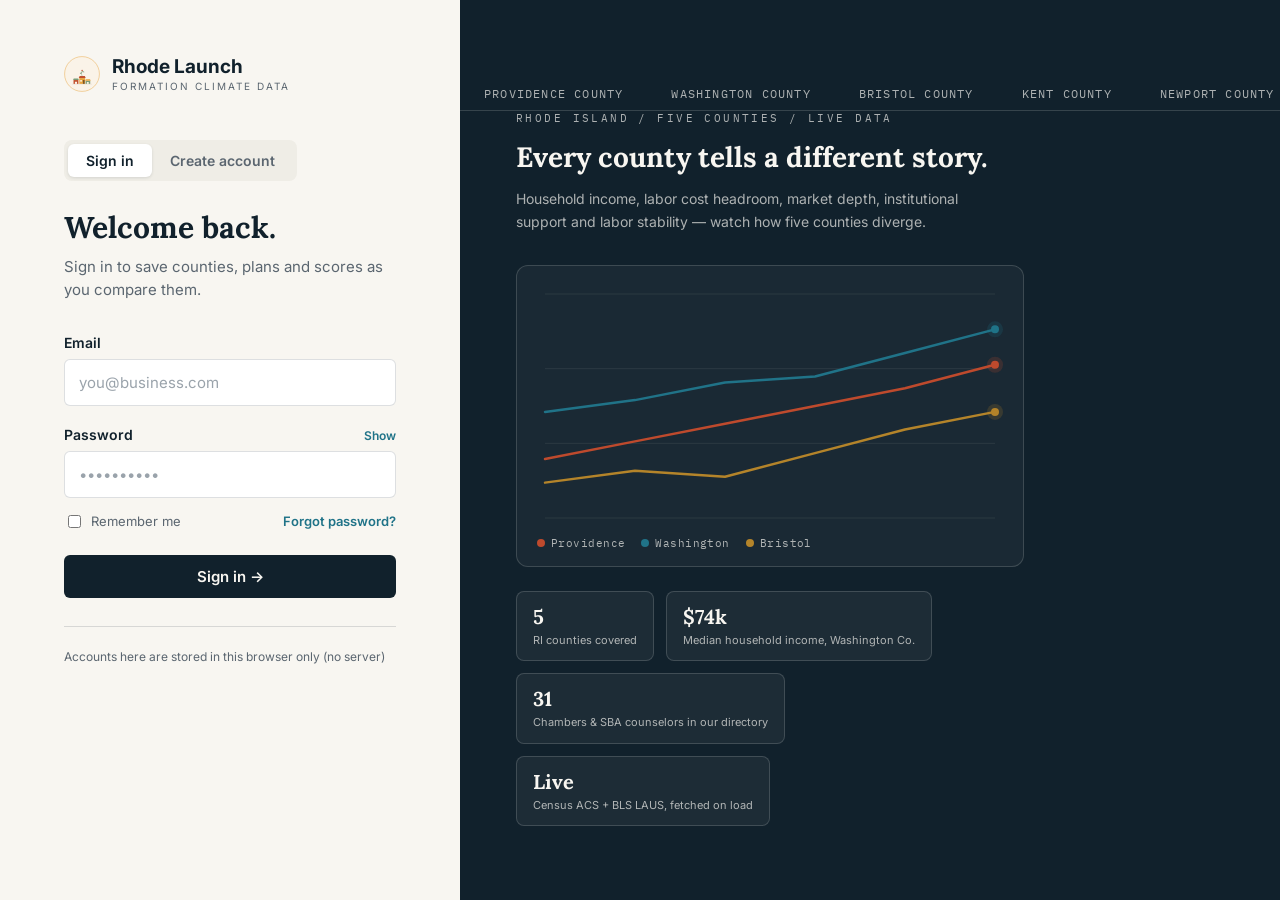
==== commit 8d64e26d: "Update login.html" ====
--- a/login.html
+++ b/login.html
@@ -18,7 +18,7 @@
   <div class="login-panel">
     <a href="index.html" class="logo-btn" style="margin-bottom:48px; display:inline-flex; align-items:center; gap:12px; text-decoration:none; background:none;">
   <span class="logo-icon" style="display:inline-flex; background:none;">
-    <svg width="90" height="90" viewBox="0 0 310 310" xmlns="http://www.w3.org/2000/svg" role="img">
+    <svg width="200" height="200" viewBox="0 0 310 310" xmlns="http://www.w3.org/2000/svg" role="img">
       <title>Rhode Launch icon</title>
 
       <circle cx="155" cy="155" r="150" fill="#faf3e8" stroke="#e8a33d" stroke-width="4"/>
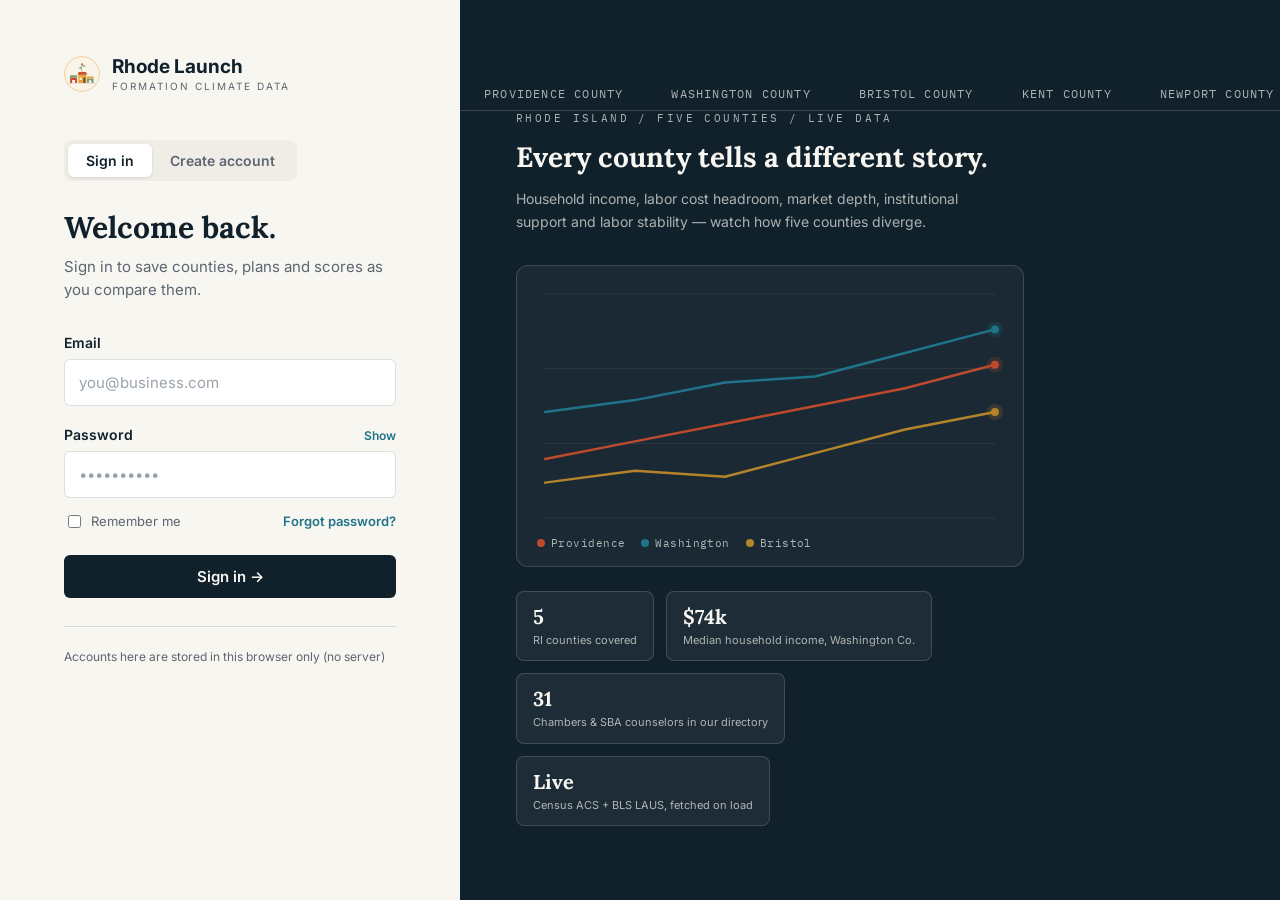
==== commit e6dcc611: "Update login.html" ====
--- a/login.html
+++ b/login.html
@@ -23,7 +23,7 @@
 
       <circle cx="155" cy="155" r="150" fill="#faf3e8" stroke="#e8a33d" stroke-width="4"/>
 
-      <g transform="translate(0,25)">
+     <g transform="translate(-62,-69) scale(1.4)">
         <rect x="70" y="215" width="170" height="4" fill="#3d2b1f" opacity="0.15"/>
         <rect x="82" y="182" width="42" height="33" fill="#c1502e"/>
         <path d="M78,182 L128,182 L122,168 L84,168 Z" fill="#7a9b76"/>
